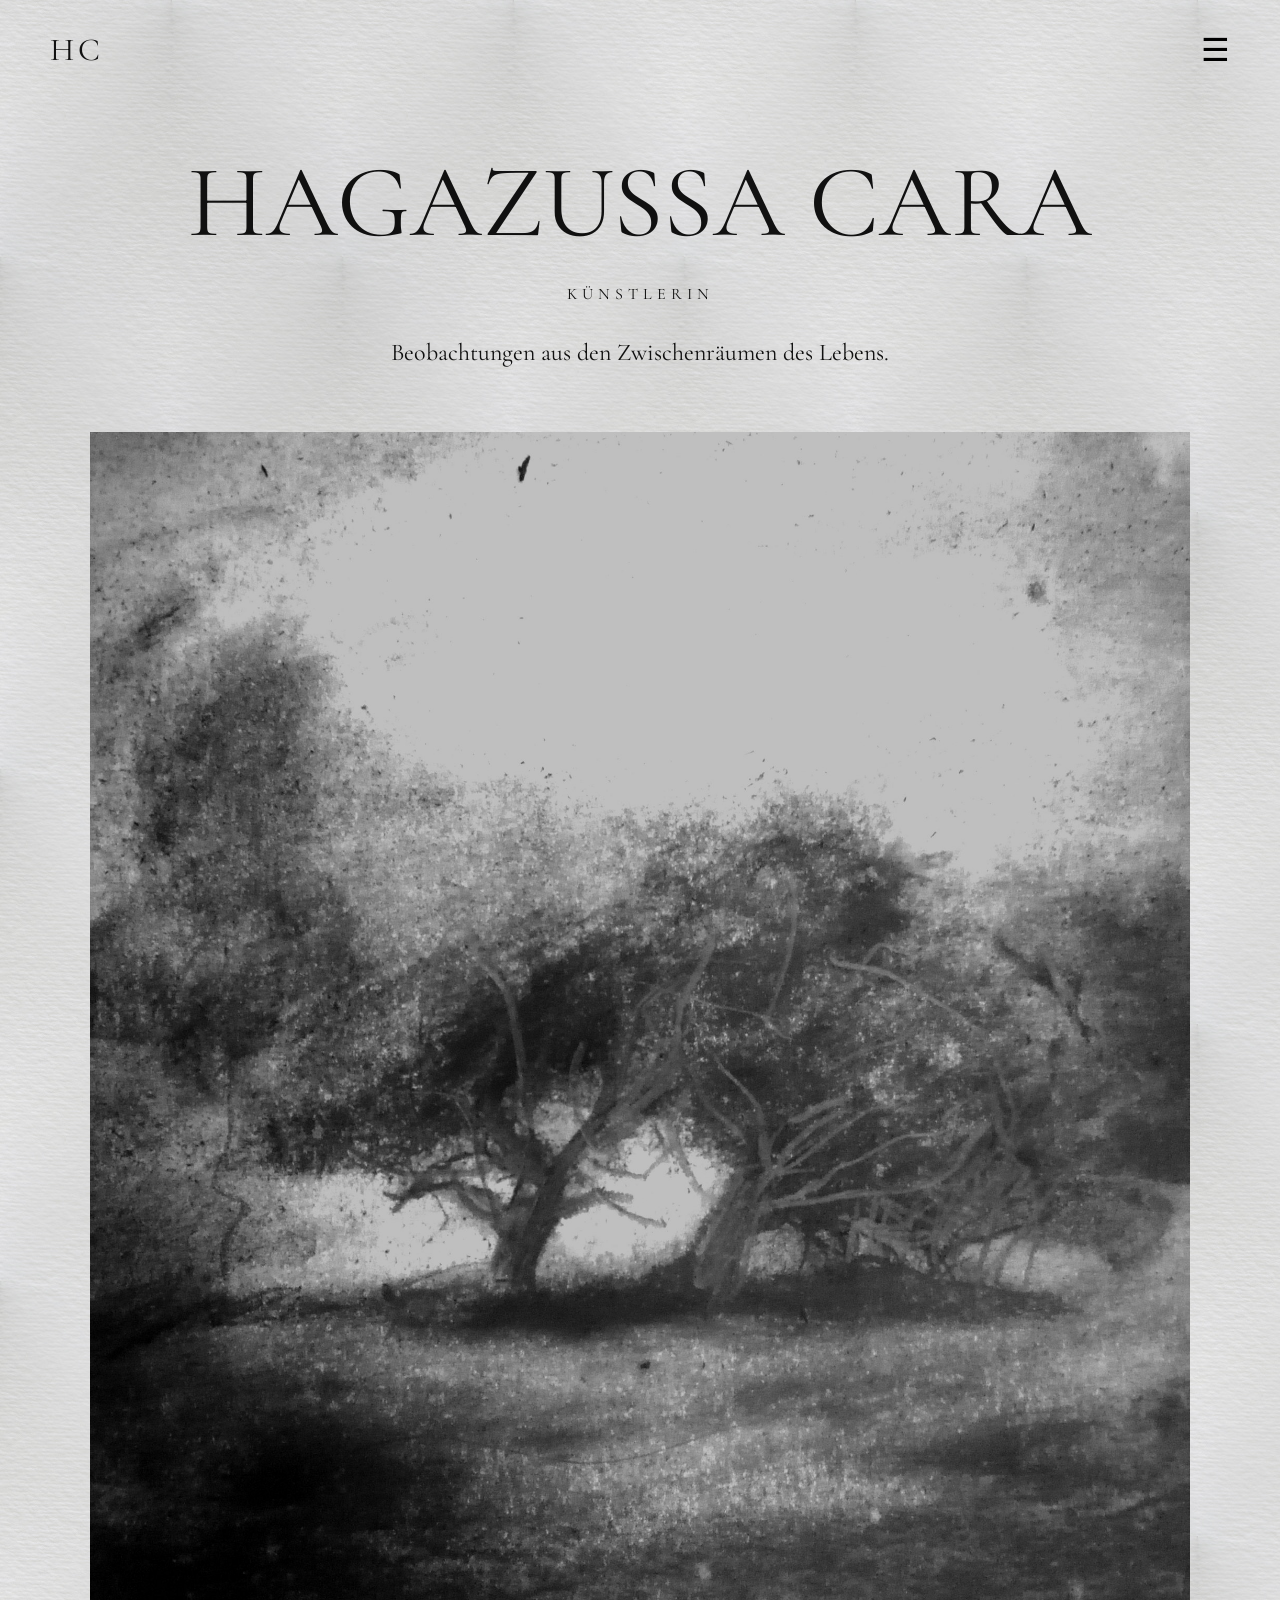
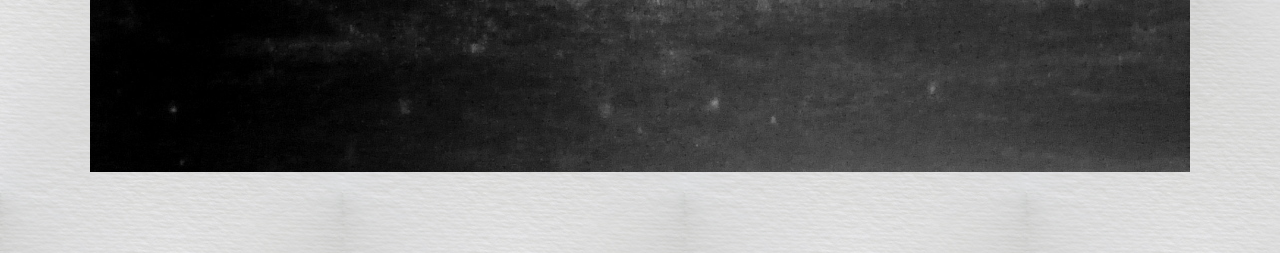
==== index.html @ 8a04effe "Add files via upload" ====
<!DOCTYPE html>
<html lang="de">
<head>
    <meta charset="UTF-8">
    <meta name="viewport" content="width=device-width, initial-scale=1.0">
    <title>Hagazussa Cara</title>

    <link rel="icon" href="ico/favicon.ico" sizes="any">
    <link rel="icon" type="image/png" sizes="32x32" href="ico/favicon-32x32.png">
    <link rel="icon" type="image/png" sizes="16x16" href="ico/favicon-16x16.png">
    <link rel="apple-touch-icon" sizes="180x180" href="ico/apple-touch-icon.png">
    <link rel="manifest" href="ico/site.webmanifest">

    <link rel="stylesheet" href="css/style.css">

    <link href="https://fonts.googleapis.com/css2?family=Cormorant+Garamond:wght@300;400;500;600&display=swap" rel="stylesheet">
</head>
<body>

<header class="header">

    <a href="index.html" class="logo">HC</a>

    <button class="menu-toggle" id="menuToggle">
        ☰
    </button>

    <nav class="menu" id="menu">
        <a href="werke.html">Werke</a>
        <a href="ueber-mich.html">Über mich</a>
        <a href="prozess.html">Prozess</a>
        <a href="ausstellungen.html">Ausstellungen</a>
        <a href="kontakt.html">Kontakt</a>
    </nav>

</header>

<div class="container">

    <section class="hero">

        <h1>Hagazussa Cara</h1>

        <div class="role">
            Künstlerin
        </div>

        <p class="intro">
            Beobachtungen aus den Zwischenräumen des Lebens.
        </p>

    </section>

    <div class="artwork">
        <img src="images/rufderstille-15.jpg" alt="Ruf der Stille XV">
    </div>

</div>

<script src="js/main.js"></script>

</body>
</html>
---- css/style.css ----
*{
    margin:0;
    padding:0;
    box-sizing:border-box;
}

body{
    background-color:#f4f3f1;
    background-image:url("../images/papertexture.jpg");
    background-repeat:repeat;
    color:#111;
    font-family:"Cormorant Garamond", serif;
}

body::before{
    content:"";
    position:fixed;
    inset:0;
    background:
    radial-gradient(circle at 20% 30%, rgba(0,0,0,.03), transparent 40%),
    radial-gradient(circle at 80% 60%, rgba(0,0,0,.02), transparent 35%);
    pointer-events:none;
}

.header{
    position:fixed;
    top:0;
    left:0;
    width:100%;
    padding:30px 50px;
    display:flex;
    justify-content:space-between;
    align-items:center;
    z-index:1000;
}

.logo{
    text-decoration:none;
    color:#111;
    font-size:2rem;
    letter-spacing:4px;
}

.menu-toggle{
    background:none;
    border:none;
    font-size:2rem;
    cursor:pointer;
}

.menu{
    position:absolute;
    top:90px;
    right:50px;
    background:rgba(244,243,241,.96);
    padding:30px;
    display:flex;
    flex-direction:column;
    gap:15px;

    opacity:0;
    visibility:hidden;
    transform:translateY(-10px);
    transition:.3s;
}

.menu.active{
    opacity:1;
    visibility:visible;
    transform:translateY(0);
}

.menu a{
    text-decoration:none;
    color:#111;
    text-transform:uppercase;
    letter-spacing:3px;
}

.menu a[href="ausstellungen.html"]{
    display:none;
}

.container{
    width:min(1100px,90%);
    margin:auto;
    padding-top:120px;
    padding-bottom:2cm;
}

.hero{
    text-align:center;
}

.subtitle{
    letter-spacing:6px;
    text-transform:uppercase;
}

.hero h1{
    font-size:clamp(3rem,8vw,7rem);
    font-weight:400;
    text-transform:uppercase;
    margin:20px 0;
}

.role{
    letter-spacing:5px;
    text-transform:uppercase;
    margin-bottom:30px;
}

.intro{
    max-width:700px;
    margin:auto;
    font-size:1.5rem;
    line-height:1.6;
}

.artwork{
    margin-top:60px;
    text-align:center;
}

.artwork img{
    width:100%;
    max-width:100%;
    filter:grayscale(100%);
}

.page-section{
    width:min(900px,90%);
    margin:180px auto;
}

.page-section h1{
    text-align:center;
    font-size:4rem;
    margin-bottom:50px;
    font-weight:400;
}

.page-section p{
    font-size:1.5rem;
    line-height:1.8;
}

.page-section--gallery{
    width:min(1200px,92%);
}

.gallery-series{
    margin-bottom:100px;
}

.gallery-series:last-child{
    margin-bottom:0;
}

.gallery-series-title{
    text-align:center;
    font-size:2rem;
    font-weight:400;
    letter-spacing:4px;
    text-transform:uppercase;
    margin-bottom:8px;
}

.gallery-series-desc{
    text-align:center;
    font-size:1.1rem;
    letter-spacing:3px;
    text-transform:uppercase;
    color:#666;
    margin-bottom:40px;
}

.gallery{
    display:grid;
    grid-template-columns:repeat(3,1fr);
    gap:24px;
}

.gallery--featured{
    grid-template-columns:1fr;
    max-width:500px;
    margin:0 auto;
}

.gallery-item{
    position:relative;
    padding:0;
    border:none;
    background:none;
    cursor:pointer;
    overflow:hidden;
    aspect-ratio:4/3;
}

.gallery-item--wide{
    grid-column:span 2;
    aspect-ratio:16/9;
}

.gallery-item--featured{
    aspect-ratio:3/4;
}

.gallery-item img{
    width:100%;
    height:100%;
    object-fit:cover;
    display:block;
    filter:grayscale(100%);
    transition:transform .6s ease, filter .6s ease;
}

.gallery-caption{
    position:absolute;
    inset:0;
    display:flex;
    align-items:center;
    justify-content:center;
    background:rgba(17,17,17,.45);
    color:#f4f3f1;
    font-size:1.4rem;
    letter-spacing:4px;
    text-transform:uppercase;
    opacity:0;
    transition:opacity .4s ease;
}

.gallery-item:hover img,
.gallery-item:focus-visible img{
    transform:scale(1.04);
    filter:grayscale(0%);
}

.gallery-item:hover .gallery-caption,
.gallery-item:focus-visible .gallery-caption{
    opacity:1;
}

.gallery-item:focus-visible{
    outline:2px solid #111;
    outline-offset:4px;
}

.lightbox{
    position:fixed;
    inset:0;
    z-index:2000;
    display:flex;
    align-items:center;
    justify-content:center;
    background:rgba(17,17,17,.92);
    padding:60px 80px;
    opacity:0;
    transition:opacity .35s ease;
}

.lightbox.is-open{
    opacity:1;
}

.lightbox[hidden]{
    display:none;
}

.lightbox-content{
    max-width:90vw;
    max-height:85vh;
    text-align:center;
}

.lightbox-image{
    max-width:100%;
    max-height:calc(85vh - 60px);
    object-fit:contain;
    display:block;
    margin:0 auto;
}

.lightbox-caption{
    color:#f4f3f1;
    font-size:1.2rem;
    letter-spacing:4px;
    text-transform:uppercase;
    margin-top:20px;
}

.lightbox-close{
    position:absolute;
    top:24px;
    right:32px;
    background:none;
    border:none;
    color:#f4f3f1;
    font-size:2.5rem;
    line-height:1;
    cursor:pointer;
    opacity:.7;
    transition:opacity .2s;
}

.lightbox-close:hover{
    opacity:1;
}

.lightbox-nav{
    position:absolute;
    top:50%;
    transform:translateY(-50%);
    background:none;
    border:none;
    color:#f4f3f1;
    font-size:3rem;
    line-height:1;
    cursor:pointer;
    opacity:.5;
    padding:20px;
    transition:opacity .2s;
}

.lightbox-nav:hover{
    opacity:1;
}

.lightbox-prev{
    left:16px;
}

.lightbox-next{
    right:16px;
}

@media (max-width:768px){
    .gallery{
        grid-template-columns:repeat(2,1fr);
        gap:16px;
    }

    .gallery-item--wide{
        grid-column:span 2;
    }

    .lightbox{
        padding:50px 20px;
    }

    .lightbox-nav{
        font-size:2rem;
        padding:10px;
    }
}

@media (max-width:480px){
    .gallery{
        grid-template-columns:1fr;
    }

    .gallery-item--wide{
        grid-column:span 1;
    }
}

.page-section--about{
    width:min(1200px,92%);
}

.about-layout{
    display:grid;
    grid-template-columns:minmax(280px, 42%) 1fr;
    gap:60px;
    align-items:start;
}

.about-portrait{
    top:140px;
}

.about-portrait img{
    width:100%;
    display:block;
    filter:grayscale(100%);
}

.about-content{
    display:flex;
    flex-direction:column;
    gap:50px;
    padding-top:10px;
}

.about-block h2{
    font-size:1.4rem;
    font-weight:500;
    letter-spacing:4px;
    text-transform:uppercase;
    margin-bottom:16px;
}

.about-block p{
    font-size:1.5rem;
    line-height:1.8;
}

.page-section--contact{
    width:min(800px,90%);
}

.contact-intro{
    text-align:center;
    margin-bottom:80px;
}

.contact-email{
    margin-top:24px;
}

.contact-email a{
    color:#111;
    font-size:1.8rem;
    letter-spacing:2px;
    text-decoration:none;
    border-bottom:1px solid rgba(17,17,17,.3);
    transition:border-color .3s;
}

.contact-email a:hover{
    border-bottom-color:#111;
}

.legal-section{
    margin-top:70px;
    padding-top:50px;
    border-top:1px solid rgba(17,17,17,.12);
}

.legal-section h2{
    font-size:1.6rem;
    font-weight:500;
    letter-spacing:4px;
    text-transform:uppercase;
    margin-bottom:24px;
}

.legal-section h3{
    font-size:1.2rem;
    font-weight:500;
    letter-spacing:2px;
    text-transform:uppercase;
    margin:32px 0 12px;
    color:#444;
}

.legal-section p{
    font-size:1.25rem;
    line-height:1.8;
    margin-bottom:12px;
}

.legal-section a{
    color:#111;
}

@media (max-width:768px){
    .about-layout{
        grid-template-columns:1fr;
        gap:40px;
    }

    .about-portrait{
        position:static;
        max-width:400px;
        margin:0 auto;
    }
}

.exhibition{
    margin-bottom:40px;
}

/* Umgekehrte Anordnung für Prozess-Seite */
.about-layout--reversed {
    grid-template-columns: 1fr minmax(280px, 42%);
}

.about-layout--reversed .about-portrait {
    grid-column: 2;
}

.about-layout--reversed .about-content {
    grid-column: 1;
}

/* Optional: etwas mehr Abstand zwischen den beiden Blöcken */
.about-layout + .about-layout {
    margin-top: 140px;
}
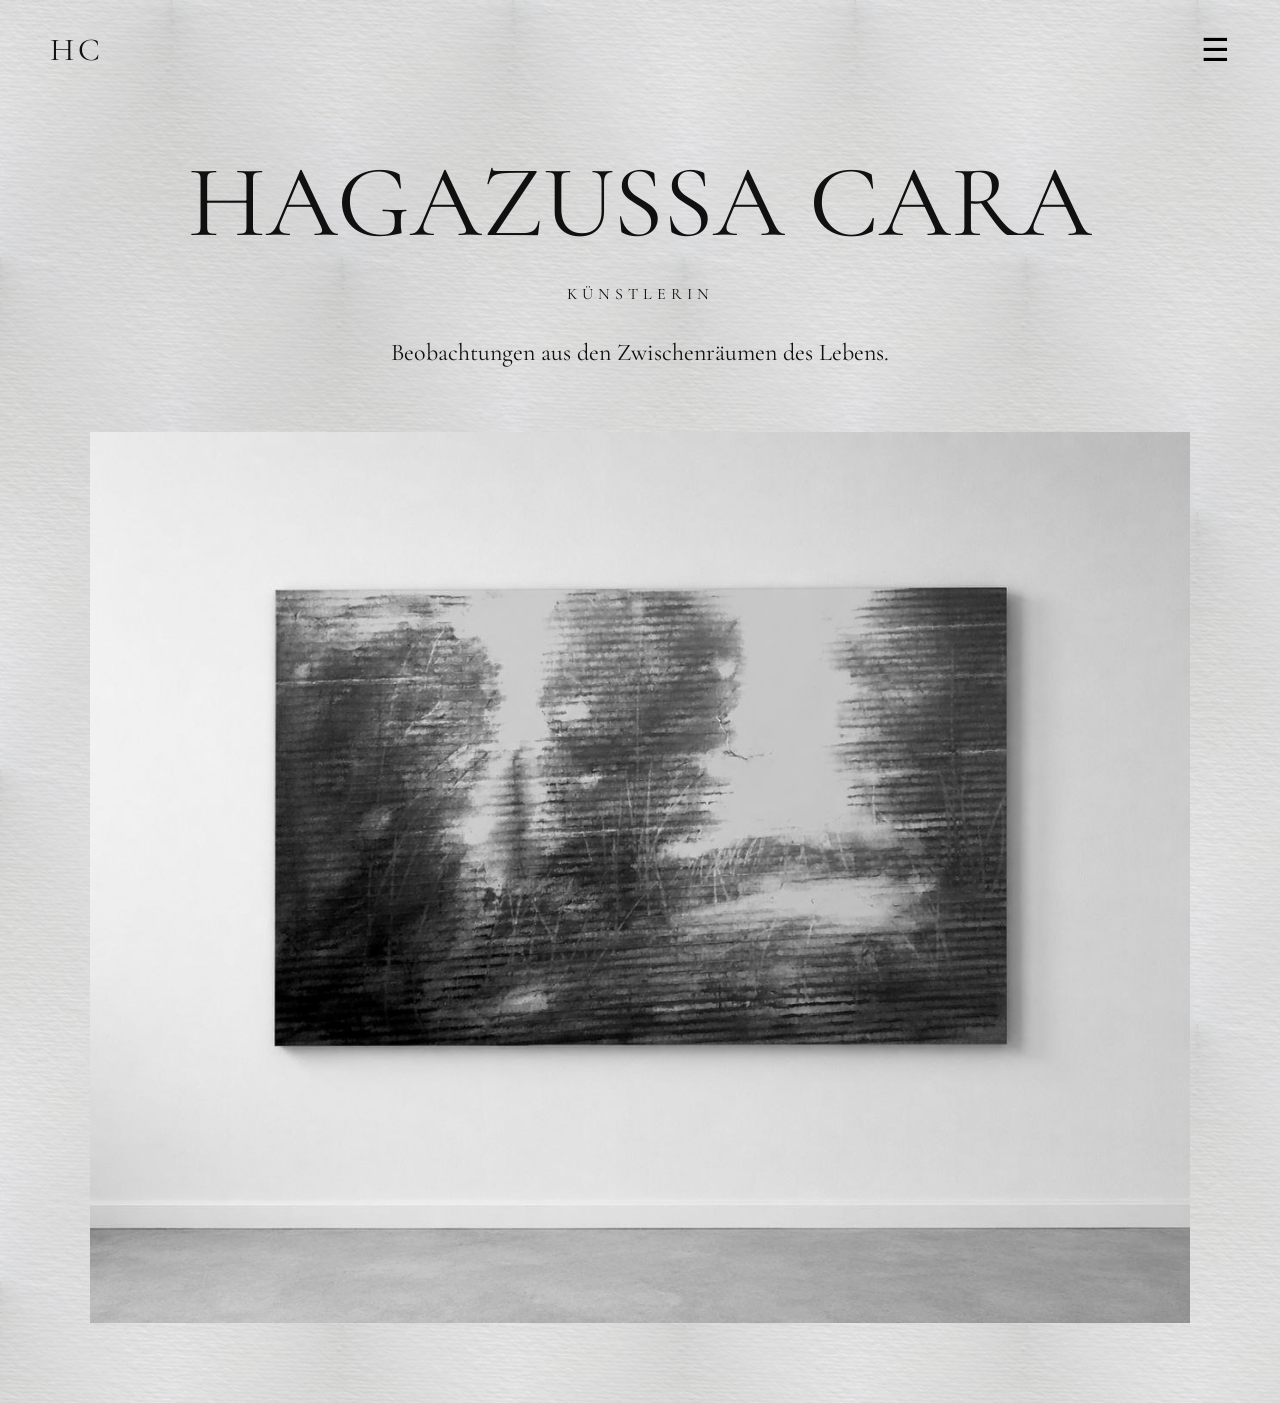
==== commit b7db0e50: "Add files via upload" ====
--- a/index.html
+++ b/index.html
@@ -52,7 +52,7 @@
     </section>
 
     <div class="artwork">
-        <img src="images/rufderstille-15.jpg" alt="Ruf der Stille XV">
+        <img src="images/startbild.jpg" alt="Ruf der Stille XV">
     </div>
 
 </div>
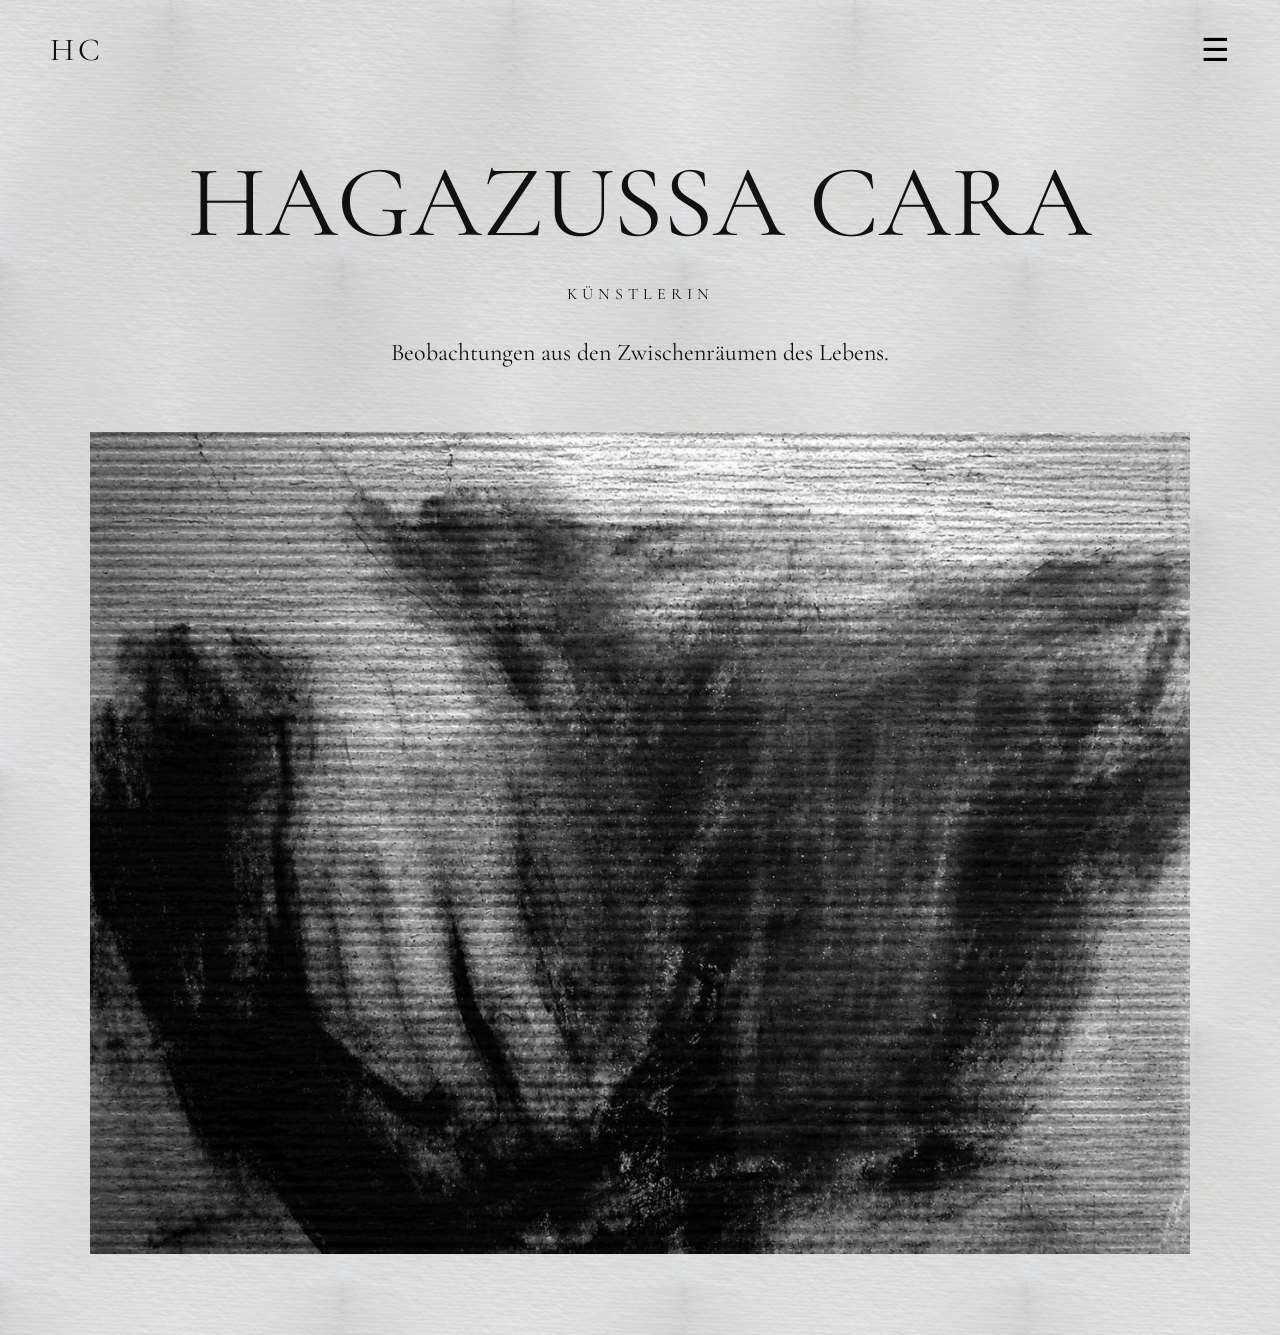
==== commit 4f846e87: "Add files via upload" ====
--- a/index.html
+++ b/index.html
@@ -52,7 +52,7 @@
     </section>
 
     <div class="artwork">
-        <img src="images/startbild.jpg" alt="Ruf der Stille XV">
+        <img src="images/rufderstille-5.jpg" alt="Ruf der Stille XV">
     </div>
 
 </div>
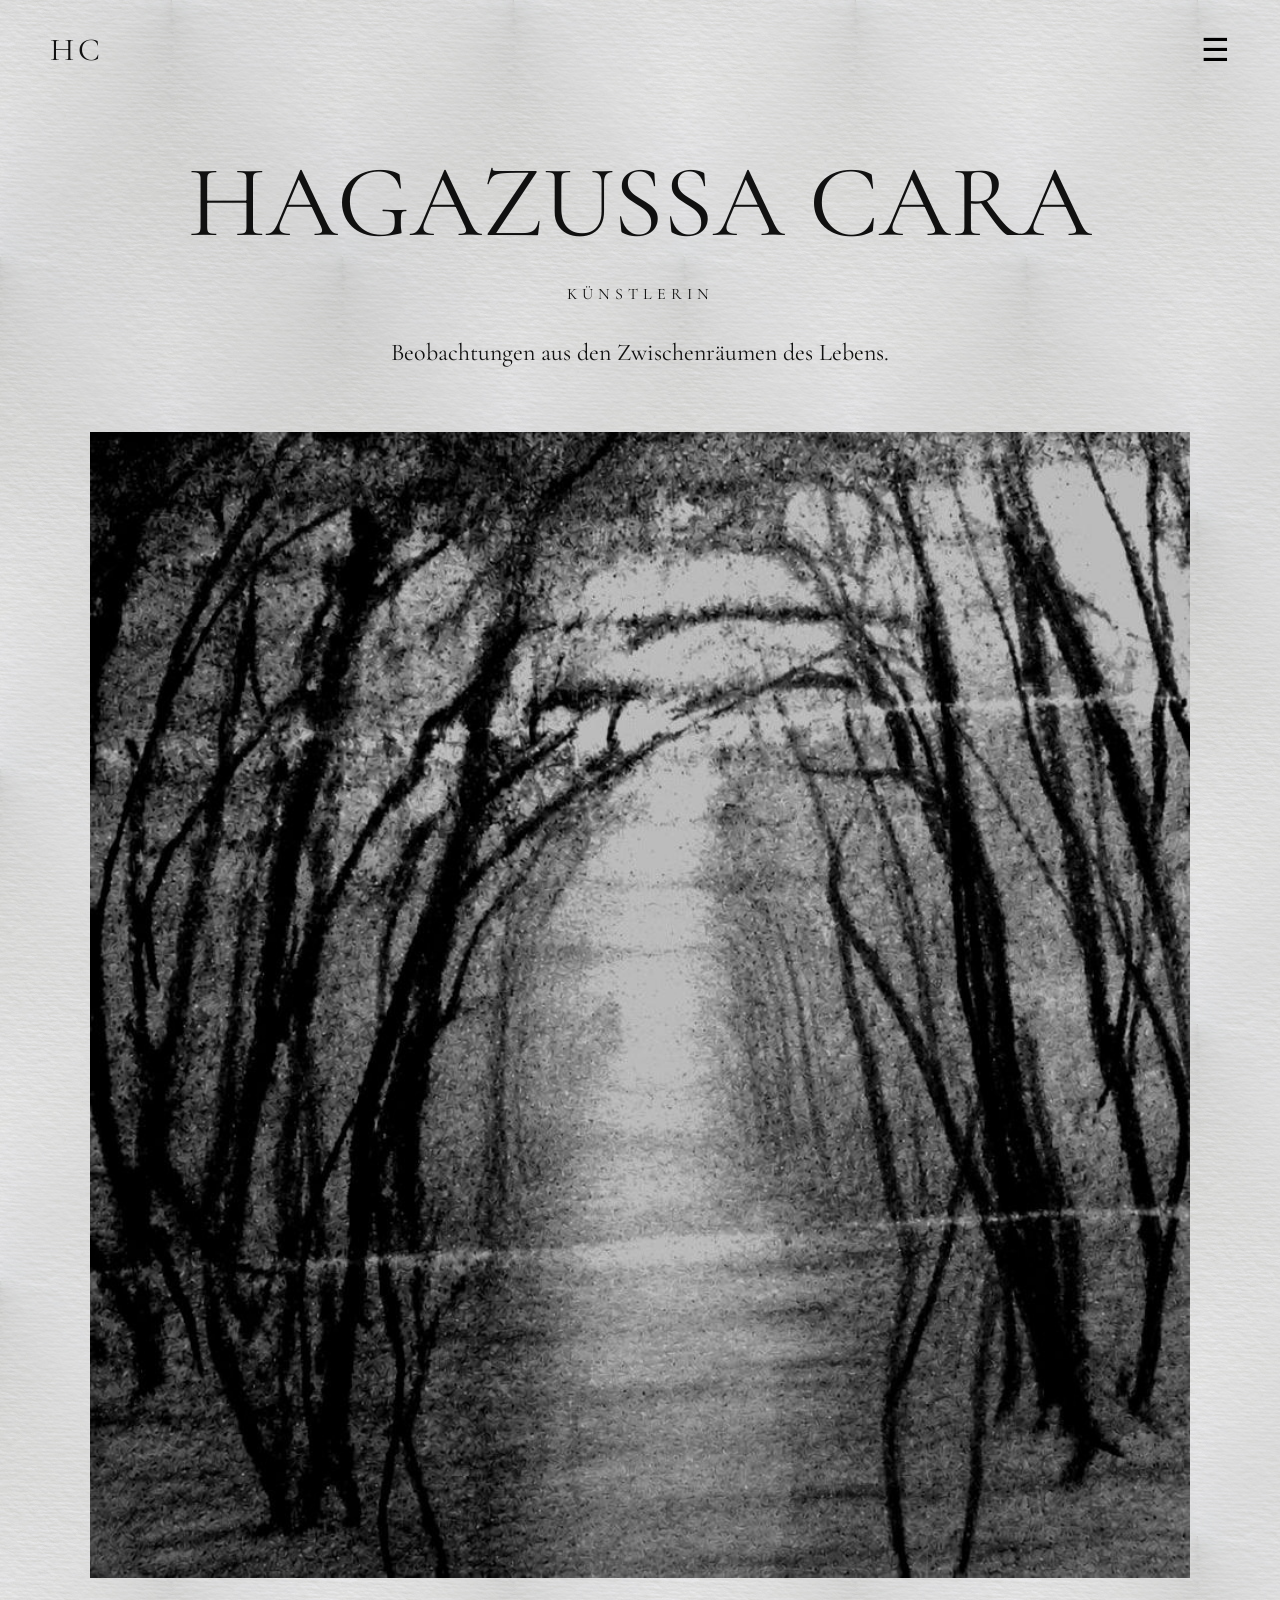
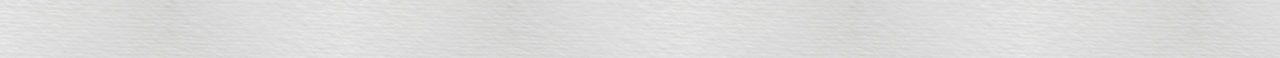
==== commit 9fd09098: "Add files via upload" ====
--- a/index.html
+++ b/index.html
@@ -52,7 +52,7 @@
     </section>
 
     <div class="artwork">
-        <img src="images/rufderstille-5.jpg" alt="Ruf der Stille XV">
+        <img src="images/rufderstille-13.jpg" alt="Echos der Stille XIII">
     </div>
 
 </div>
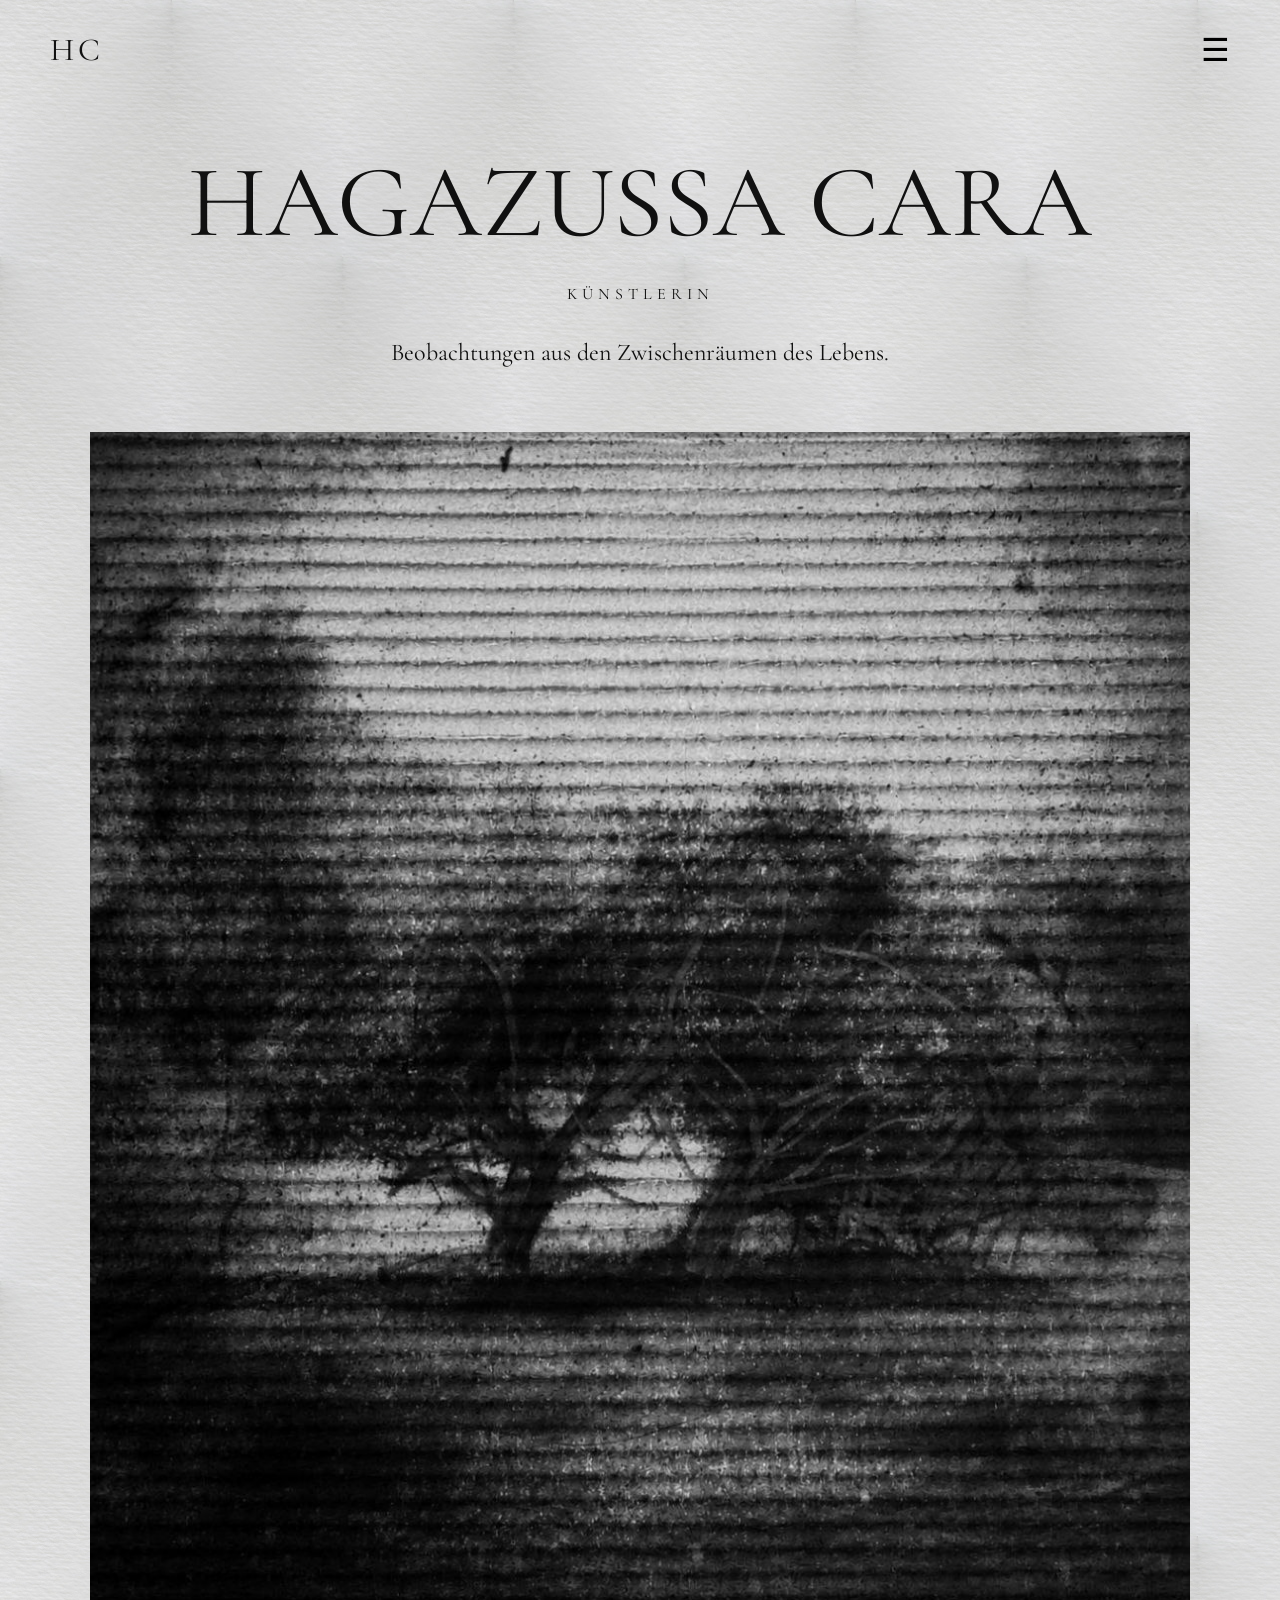
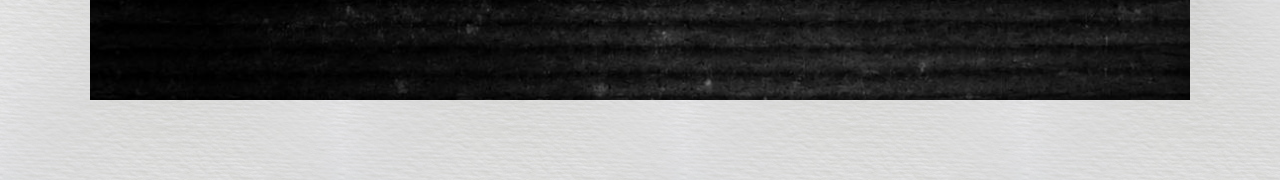
==== commit f82002ab: "Add files via upload" ====
--- a/index.html
+++ b/index.html
@@ -52,7 +52,7 @@
     </section>
 
     <div class="artwork">
-        <img src="images/rufderstille-13.jpg" alt="Echos der Stille XIII">
+        <img src="images/rufderstille-12.jpg" alt="Echos der Stille XIII">
     </div>
 
 </div>
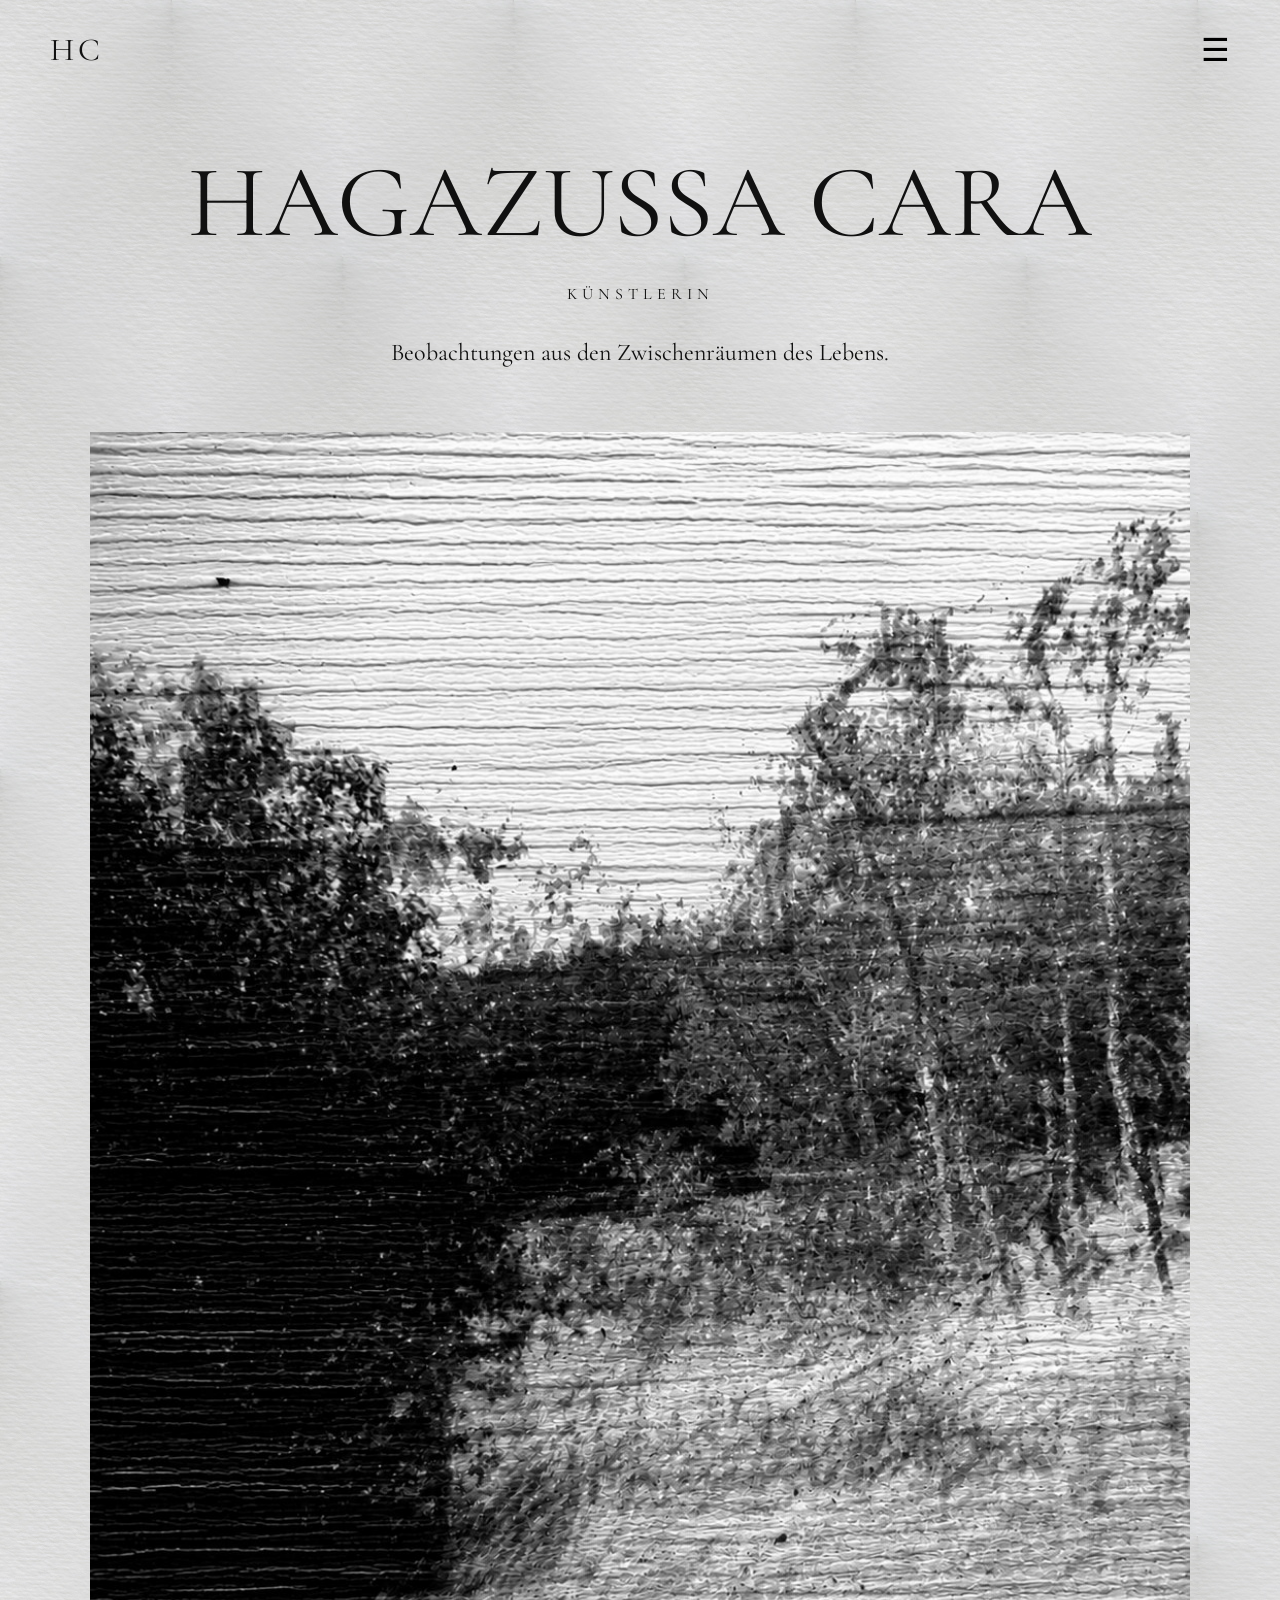
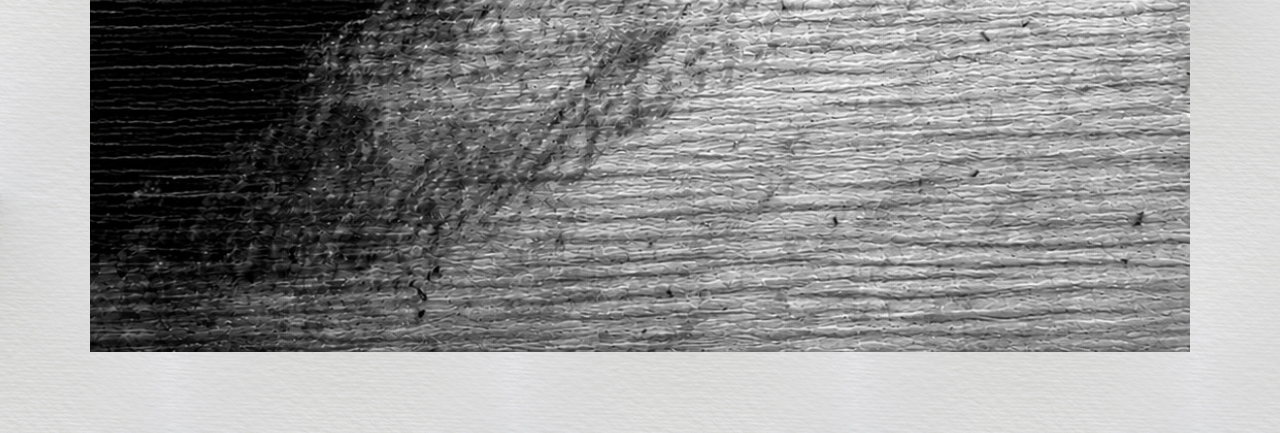
==== commit cac87bb0: "Add files via upload" ====
--- a/index.html
+++ b/index.html
@@ -52,7 +52,7 @@
     </section>
 
     <div class="artwork">
-        <img src="images/rufderstille-12.jpg" alt="Echos der Stille XIII">
+        <img src="images/rufderstille-4.jpg" alt="Echos der Stille IV">
     </div>
 
 </div>
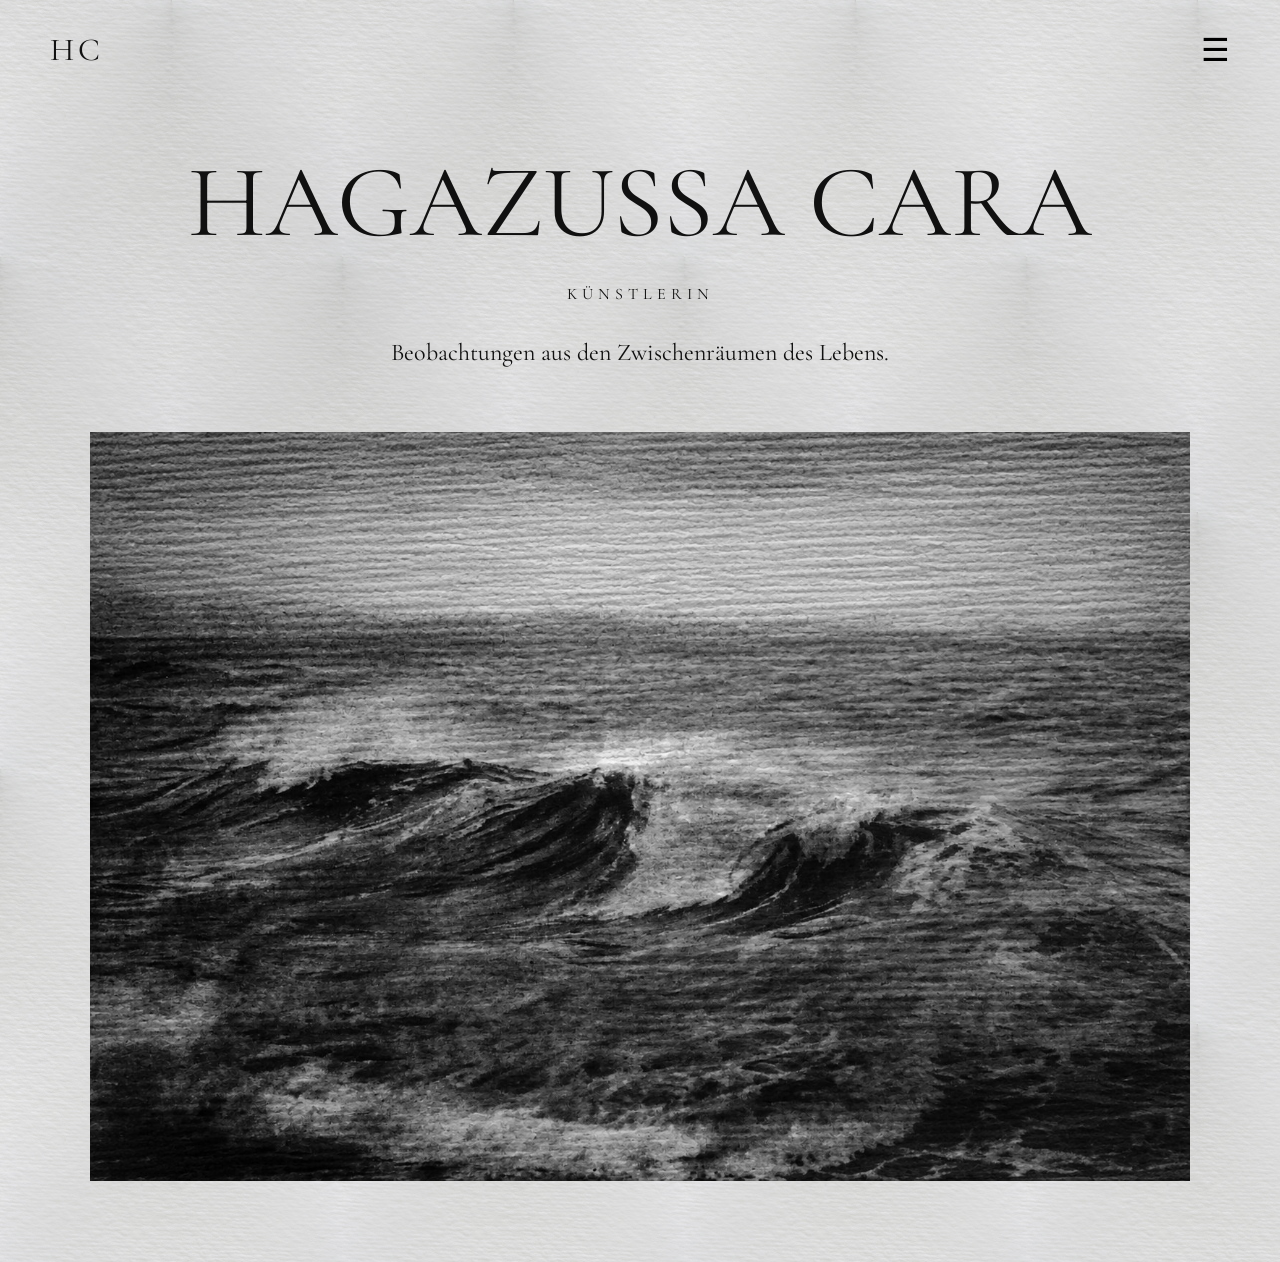
==== commit bc1874f8: "Add files via upload" ====
--- a/index.html
+++ b/index.html
@@ -52,7 +52,7 @@
     </section>
 
     <div class="artwork">
-        <img src="images/rufderstille-4.jpg" alt="Echos der Stille IV">
+        <img src="images/rufderstille-5.jpg" alt="Echos der Stille IV">
     </div>
 
 </div>
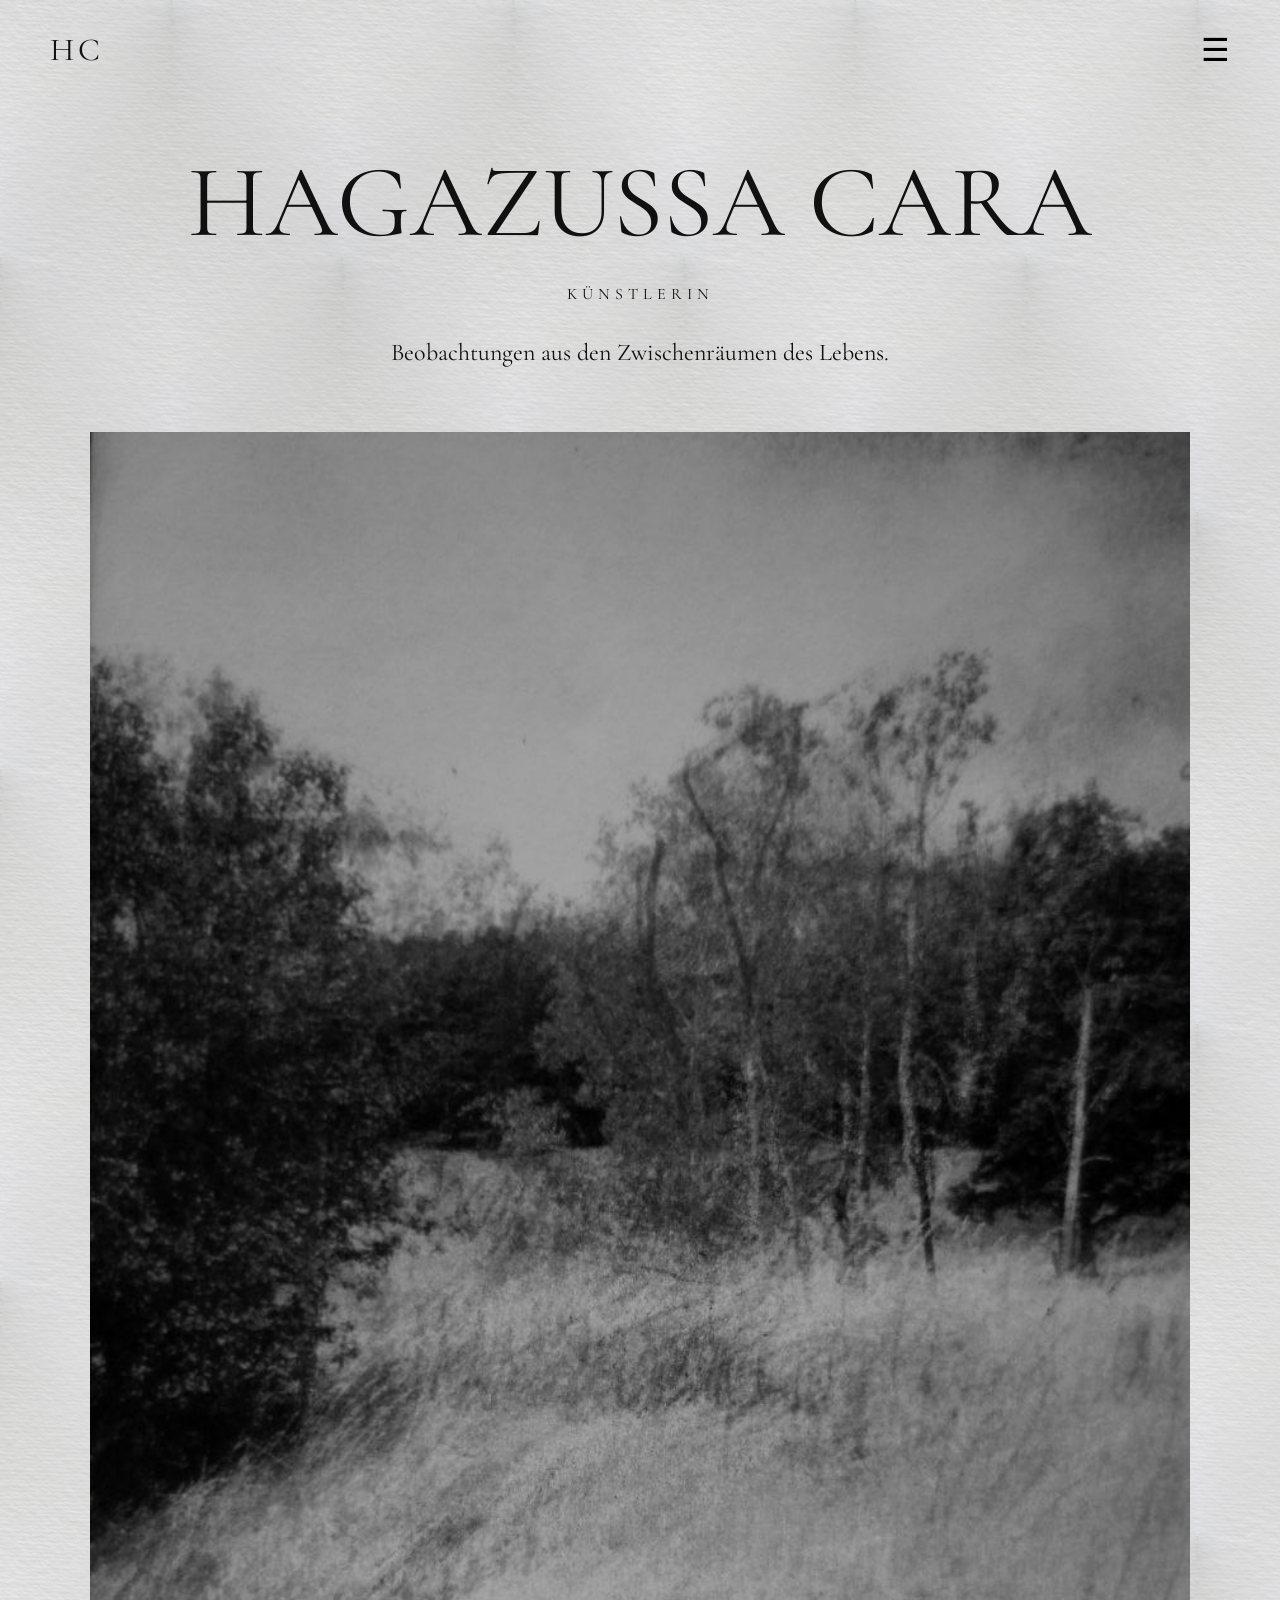
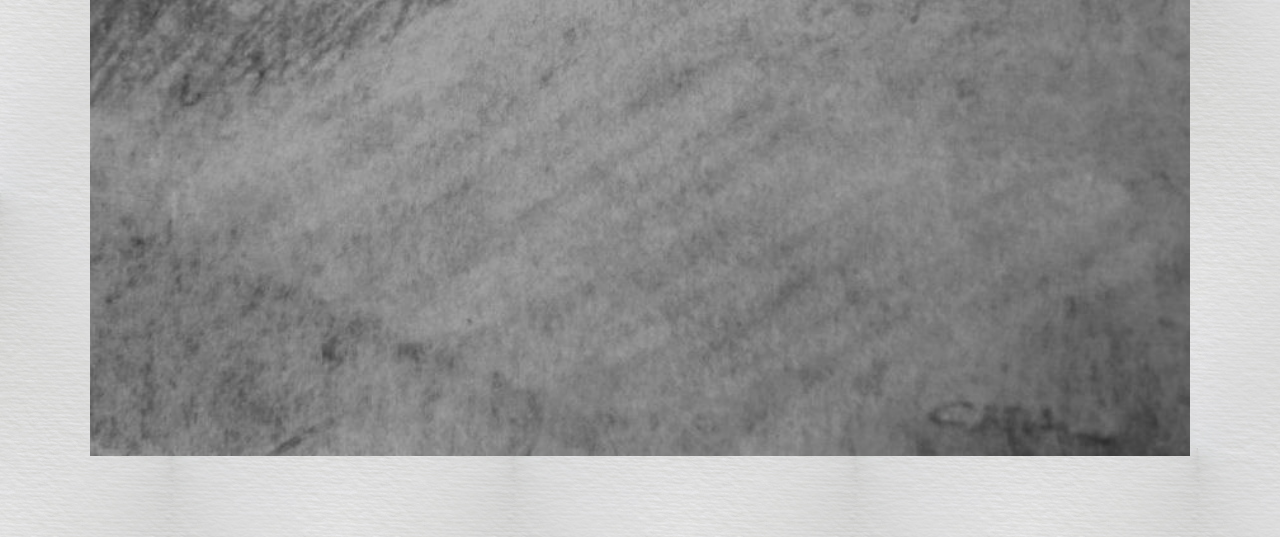
==== commit 9da51b8e: "Add files via upload" ====
--- a/index.html
+++ b/index.html
@@ -52,7 +52,7 @@
     </section>
 
     <div class="artwork">
-        <img src="images/rufderstille-5.jpg" alt="Echos der Stille IV">
+        <img src="images/rufderstille-4.jpg" alt="Echos der Stille IV">
     </div>
 
 </div>
